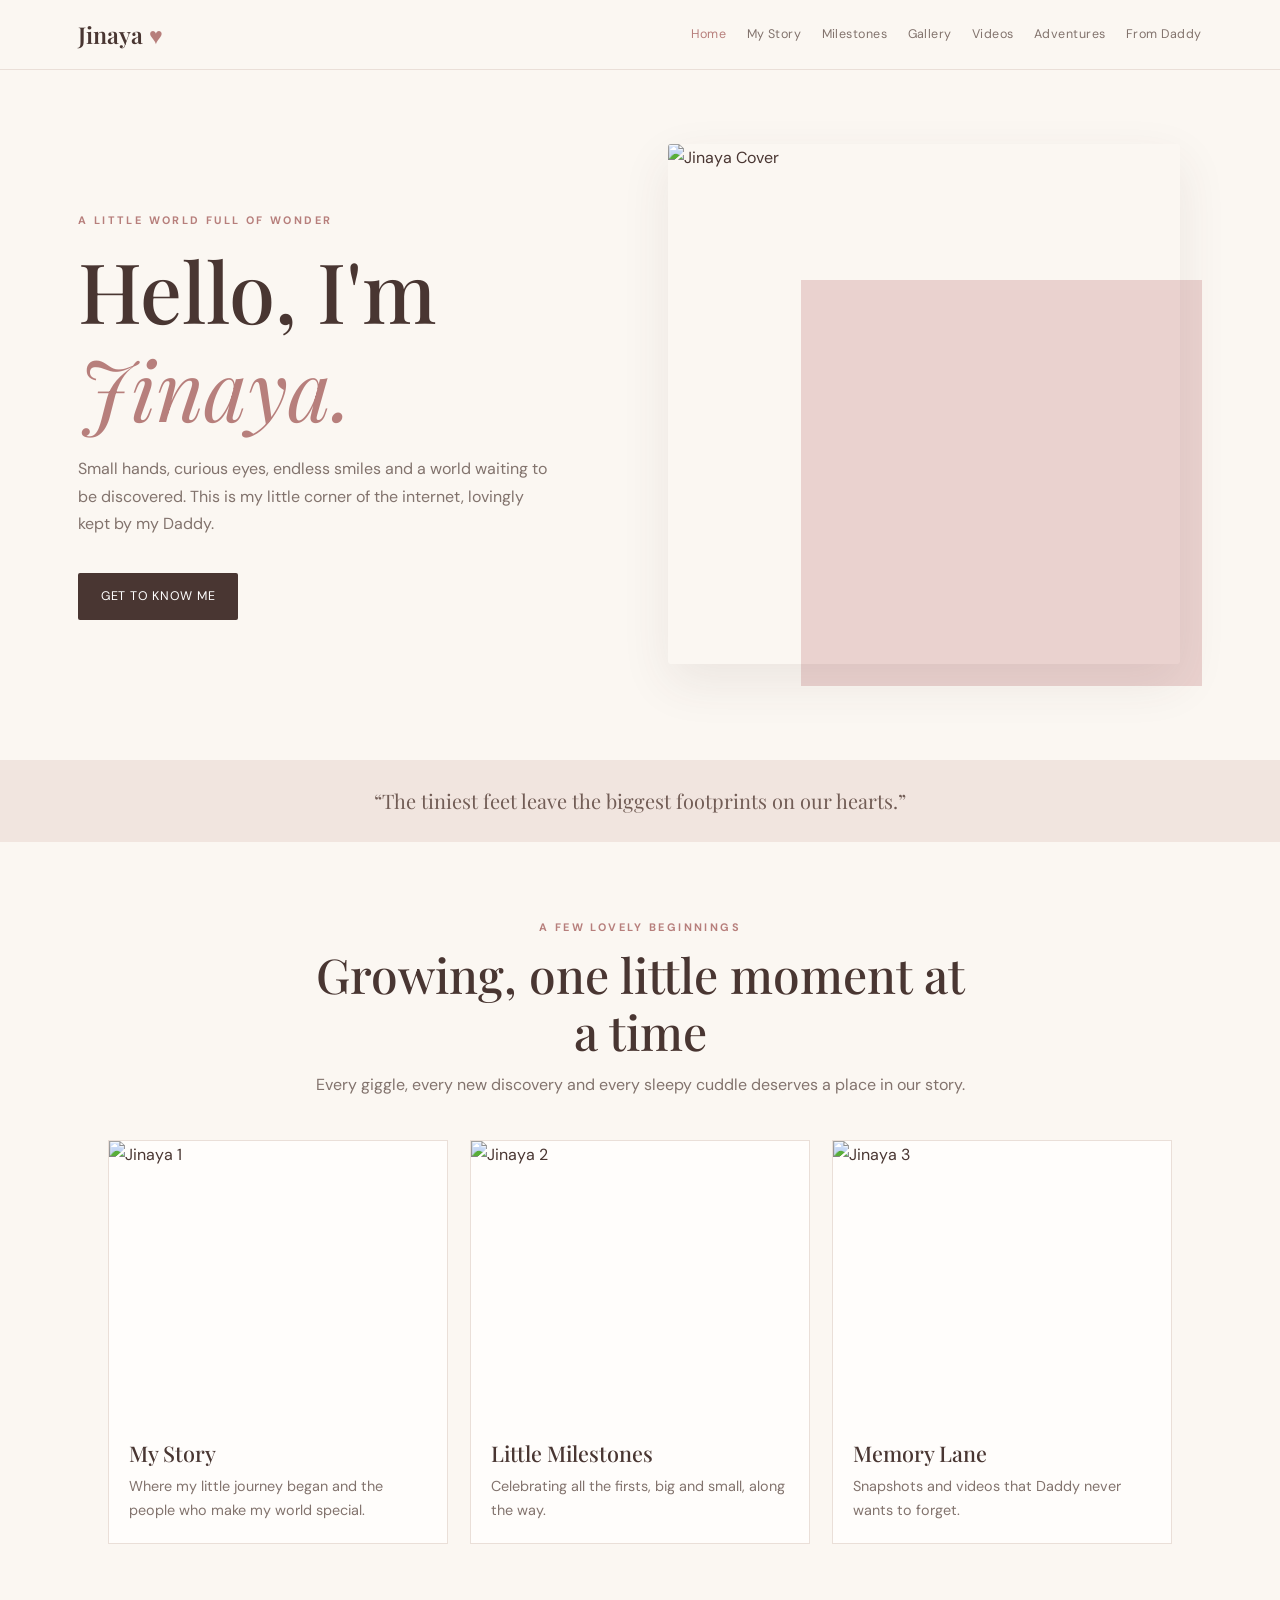
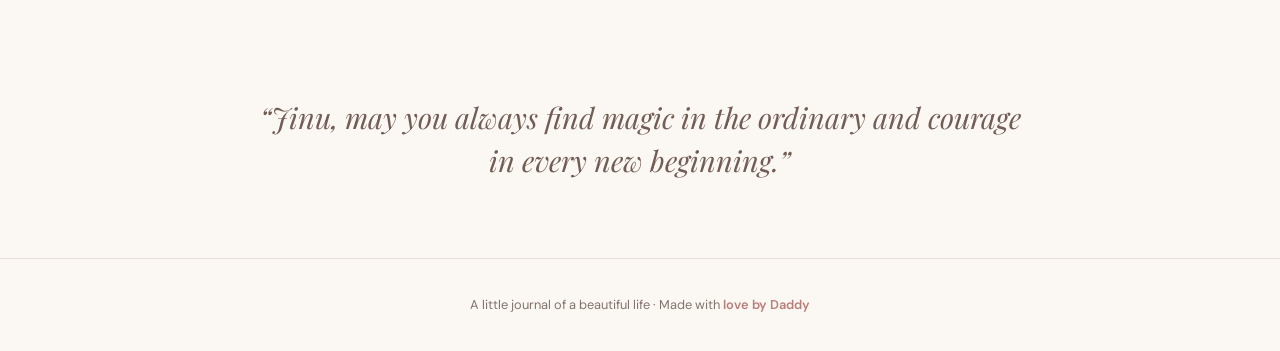
==== index.html @ 4f170513 "Add files via upload" ====
<!DOCTYPE html>
<html lang="en">
<head>
  <meta charset="UTF-8"><meta name="viewport" content="width=device-width, initial-scale=1.0">
  <meta name="description" content="A little digital journal of Jinaya Hajong's childhood.">
  <title>Jinaya's Little World</title><link rel="stylesheet" href="style.css">
</head>
<body>
<header class="site-header"><div class="nav-wrap">
<a class="brand" href="index.html">Jinaya <span>♥</span></a>
<nav class="nav-links" aria-label="Main navigation"><a class="active" href="index.html">Home</a><a class="" href="about.html">My Story</a><a class="" href="milestones.html">Milestones</a><a class="" href="gallery.html">Gallery</a><a class="" href="videos.html">Videos</a><a class="" href="adventures.html">Adventures</a><a class="" href="daddy.html">From Daddy</a></nav>
</div></header>
<main>
<section class="hero-home">
  <div class="hero-copy"><div class="eyebrow">A little world full of wonder</div>
    <h1>Hello, I'm<br><em>Jinaya.</em></h1>
    <p>Small hands, curious eyes, endless smiles and a world waiting to be discovered. This is my little corner of the internet, lovingly kept by my Daddy.</p>
    <a class="button" href="about.html">GET TO KNOW ME</a>
  </div>
  <div class="hero-photo"><img src="images/cover.jpg" alt="Jinaya Cover"></div>
</section>
<div class="note-strip">“The tiniest feet leave the biggest footprints on our hearts.”</div>
<section class="container">
  <div class="section-heading"><div class="eyebrow">A few lovely beginnings</div><h2>Growing, one little moment at a time</h2><p>Every giggle, every new discovery and every sleepy cuddle deserves a place in our story.</p></div>
  <div class="card-grid">
    <article class="memory-card"><img src="images/baby1.jpg" alt="Jinaya 1"><div class="card-copy"><h3>My Story</h3><p>Where my little journey began and the people who make my world special.</p></div></article>
    <article class="memory-card"><img src="images/baby2.jpg" alt="Jinaya 2"><div class="card-copy"><h3>Little Milestones</h3><p>Celebrating all the firsts, big and small, along the way.</p></div></article>
    <article class="memory-card"><img src="images/baby3.jpg" alt="Jinaya 3"><div class="card-copy"><h3>Memory Lane</h3><p>Snapshots and videos that Daddy never wants to forget.</p></div></article>
  </div>
</section>
<section class="container"><p class="quote">“Jinu, may you always find magic in the ordinary and courage in every new beginning.”</p></section>
</main>
<footer class="site-footer">A little journal of a beautiful life · Made with <strong>love by Daddy</strong></footer>
</body></html>
---- style.css ----
@import url('https://fonts.googleapis.com/css2?family=DM+Sans:wght@400;500;600;700&family=Playfair+Display:wght@400;500;600;700&display=swap');

:root {
  --cream: #fbf7f2;
  --paper: #fffdfb;
  --pink: #ead2cf;
  --rose: #b77f7c;
  --brown: #493632;
  --muted: #82736d;
  --line: #eadfd8;
  --shadow: 0 18px 50px rgba(73, 54, 50, .09);
}
* { box-sizing: border-box; }
html { scroll-behavior: smooth; }
body {
  margin: 0; background: var(--cream); color: var(--brown);
  font-family: 'DM Sans', sans-serif; line-height: 1.7;
}
a { color: inherit; text-decoration: none; }
img, video { display: block; max-width: 100%; }
img { width: 100%; object-fit: cover; }
.site-header {
  position: sticky; top: 0; z-index: 20; background: rgba(251,247,242,.94);
  backdrop-filter: blur(14px); border-bottom: 1px solid var(--line);
}
.nav-wrap {
  max-width: 1180px; margin: auto; padding: 15px 28px; display: flex;
  align-items: center; justify-content: space-between; gap: 22px;
}
.brand { font-family: 'Playfair Display', serif; font-size: 1.45rem; font-weight: 600; white-space: nowrap; }
.brand span { color: var(--rose); }
.nav-links { display: flex; flex-wrap: wrap; gap: 20px; align-items: center; }
.nav-links a { font-size: .78rem; color: var(--muted); letter-spacing: .04em; transition: color .2s; }
.nav-links a:hover, .nav-links a.active { color: var(--rose); }
.menu-toggle { display: none; }
.page-hero {
  min-height: 360px; display: grid; place-items: center; text-align: center;
  padding: 75px 24px; background: linear-gradient(135deg, #f3e4df, #fbf7f2 65%, #eadbd4);
}
.eyebrow { text-transform: uppercase; letter-spacing: .22em; color: var(--rose); font-size: .68rem; font-weight: 700; }
h1, h2, h3 { font-family: 'Playfair Display', serif; font-weight: 500; line-height: 1.18; }
.page-hero h1 { font-size: clamp(2.7rem, 6vw, 4.8rem); margin: 12px 0; }
.page-hero p { max-width: 620px; color: var(--muted); margin: 0 auto; }
.container { max-width: 1120px; margin: auto; padding: 76px 28px; }
.section-heading { text-align: center; max-width: 680px; margin: 0 auto 42px; }
.section-heading h2 { font-size: clamp(2rem, 4vw, 3rem); margin: 9px 0 12px; }
.section-heading p { color: var(--muted); margin: 0; }
.button {
  display: inline-block; background: var(--brown); color: white; padding: 13px 23px;
  border-radius: 2px; font-size: .78rem; letter-spacing: .06em; margin-top: 20px;
}
.button:hover { background: var(--rose); }
.hero-home {
  min-height: 690px; display: grid; grid-template-columns: 1fr 1fr; align-items: center;
  gap: 55px; max-width: 1180px; margin: auto; padding: 65px 28px;
}
.hero-copy h1 { font-size: clamp(3.3rem, 6.5vw, 6rem); margin: 12px 0 18px; }
.hero-copy h1 em { color: var(--rose); font-weight: 400; }
.hero-copy p { color: var(--muted); max-width: 470px; }
.hero-photo { position: relative; padding: 0 22px 22px 0; }
.hero-photo:after { content: ''; position: absolute; right: 0; bottom: 0; width: 75%; height: 75%; background: var(--pink); z-index: 0; }
.hero-photo img { position: relative; z-index: 1; height: 520px; border-radius: 3px; box-shadow: var(--shadow); }
.note-strip { background: #f1e5df; text-align: center; padding: 24px; color: #725d56; font-family: 'Playfair Display', serif; font-size: 1.25rem; }
.two-col { display: grid; grid-template-columns: 1fr 1fr; gap: 55px; align-items: center; }
.two-col img { height: 470px; border-radius: 3px; box-shadow: var(--shadow); }
.copy h2 { font-size: clamp(2rem, 4vw, 3rem); margin: 10px 0 18px; }
.copy p { color: var(--muted); }
.soft-card { background: var(--paper); padding: 30px; border: 1px solid var(--line); box-shadow: var(--shadow); }
.card-grid { display: grid; grid-template-columns: repeat(3, 1fr); gap: 22px; }
.memory-card { background: var(--paper); border: 1px solid var(--line); }
.memory-card img { height: 280px; }
.memory-card .card-copy { padding: 20px; }
.memory-card h3 { font-size: 1.35rem; margin: 0 0 7px; }
.memory-card p { color: var(--muted); font-size: .9rem; margin: 0; }
.timeline { max-width: 760px; margin: auto; border-left: 1px solid #d9b9b4; padding-left: 30px; }
.timeline-item { position: relative; padding: 0 0 32px; }
.timeline-item:before { content: ''; position: absolute; left: -36px; top: 8px; width: 11px; height: 11px; border-radius: 50%; background: var(--rose); border: 3px solid var(--cream); }
.timeline-item .date { color: var(--rose); font-size: .72rem; letter-spacing: .12em; text-transform: uppercase; font-weight: 700; }
.timeline-item h3 { font-size: 1.45rem; margin: 5px 0; }
.timeline-item p { color: var(--muted); margin: 0; }
.gallery-grid { display: grid; grid-template-columns: repeat(3, 1fr); gap: 16px; }
.gallery-grid img { height: 330px; transition: transform .3s; }
.gallery-grid img:hover { transform: translateY(-4px); }
.video-grid { display: grid; grid-template-columns: repeat(2, 1fr); gap: 25px; }
.video-card { background: var(--paper); padding: 12px; border: 1px solid var(--line); }
.video-card video { width: 100%; aspect-ratio: 16/9; background: #211b19; object-fit: cover; }
.video-card h3 { margin: 14px 8px 4px; font-size: 1.25rem; }
.video-card p { margin: 0 8px 8px; color: var(--muted); font-size: .88rem; }
.letter { max-width: 790px; margin: auto; padding: 48px; background: var(--paper); border: 1px solid var(--line); box-shadow: var(--shadow); }
.letter h2 { font-size: 2.3rem; margin-top: 0; }
.letter p { color: #6f605a; }
.signature { font-family: 'Playfair Display', serif; font-size: 1.5rem; color: var(--rose); margin-top: 28px; }
.quote { text-align: center; max-width: 780px; margin: auto; font: italic 1.8rem/1.5 'Playfair Display', serif; color: #725d56; }
.site-footer { text-align: center; padding: 35px 20px; border-top: 1px solid var(--line); color: var(--muted); font-size: .8rem; }
.site-footer strong { color: var(--rose); font-weight: 600; }
.small-note { color: var(--muted); font-size: .82rem; text-align: center; margin-top: 25px; }
@media (max-width: 850px) {
  .nav-wrap { align-items: flex-start; flex-direction: column; }
  .nav-links { gap: 13px 18px; }
  .hero-home { grid-template-columns: 1fr; padding-top: 45px; }
  .hero-photo img { height: 430px; }
  .two-col { grid-template-columns: 1fr; gap: 30px; }
  .two-col img { height: 390px; }
  .card-grid { grid-template-columns: repeat(2, 1fr); }
}
@media (max-width: 560px) {
  .nav-wrap { padding: 13px 18px; }
  .nav-links { gap: 9px 14px; }
  .nav-links a { font-size: .72rem; }
  .hero-home { min-height: auto; padding: 50px 20px; gap: 30px; }
  .hero-photo img { height: 350px; }
  .container { padding: 55px 20px; }
  .card-grid, .gallery-grid, .video-grid { grid-template-columns: 1fr; }
  .gallery-grid img { height: 360px; }
  .memory-card img { height: 320px; }
  .letter { padding: 28px 23px; }
  .page-hero { min-height: 300px; padding: 55px 20px; }
}
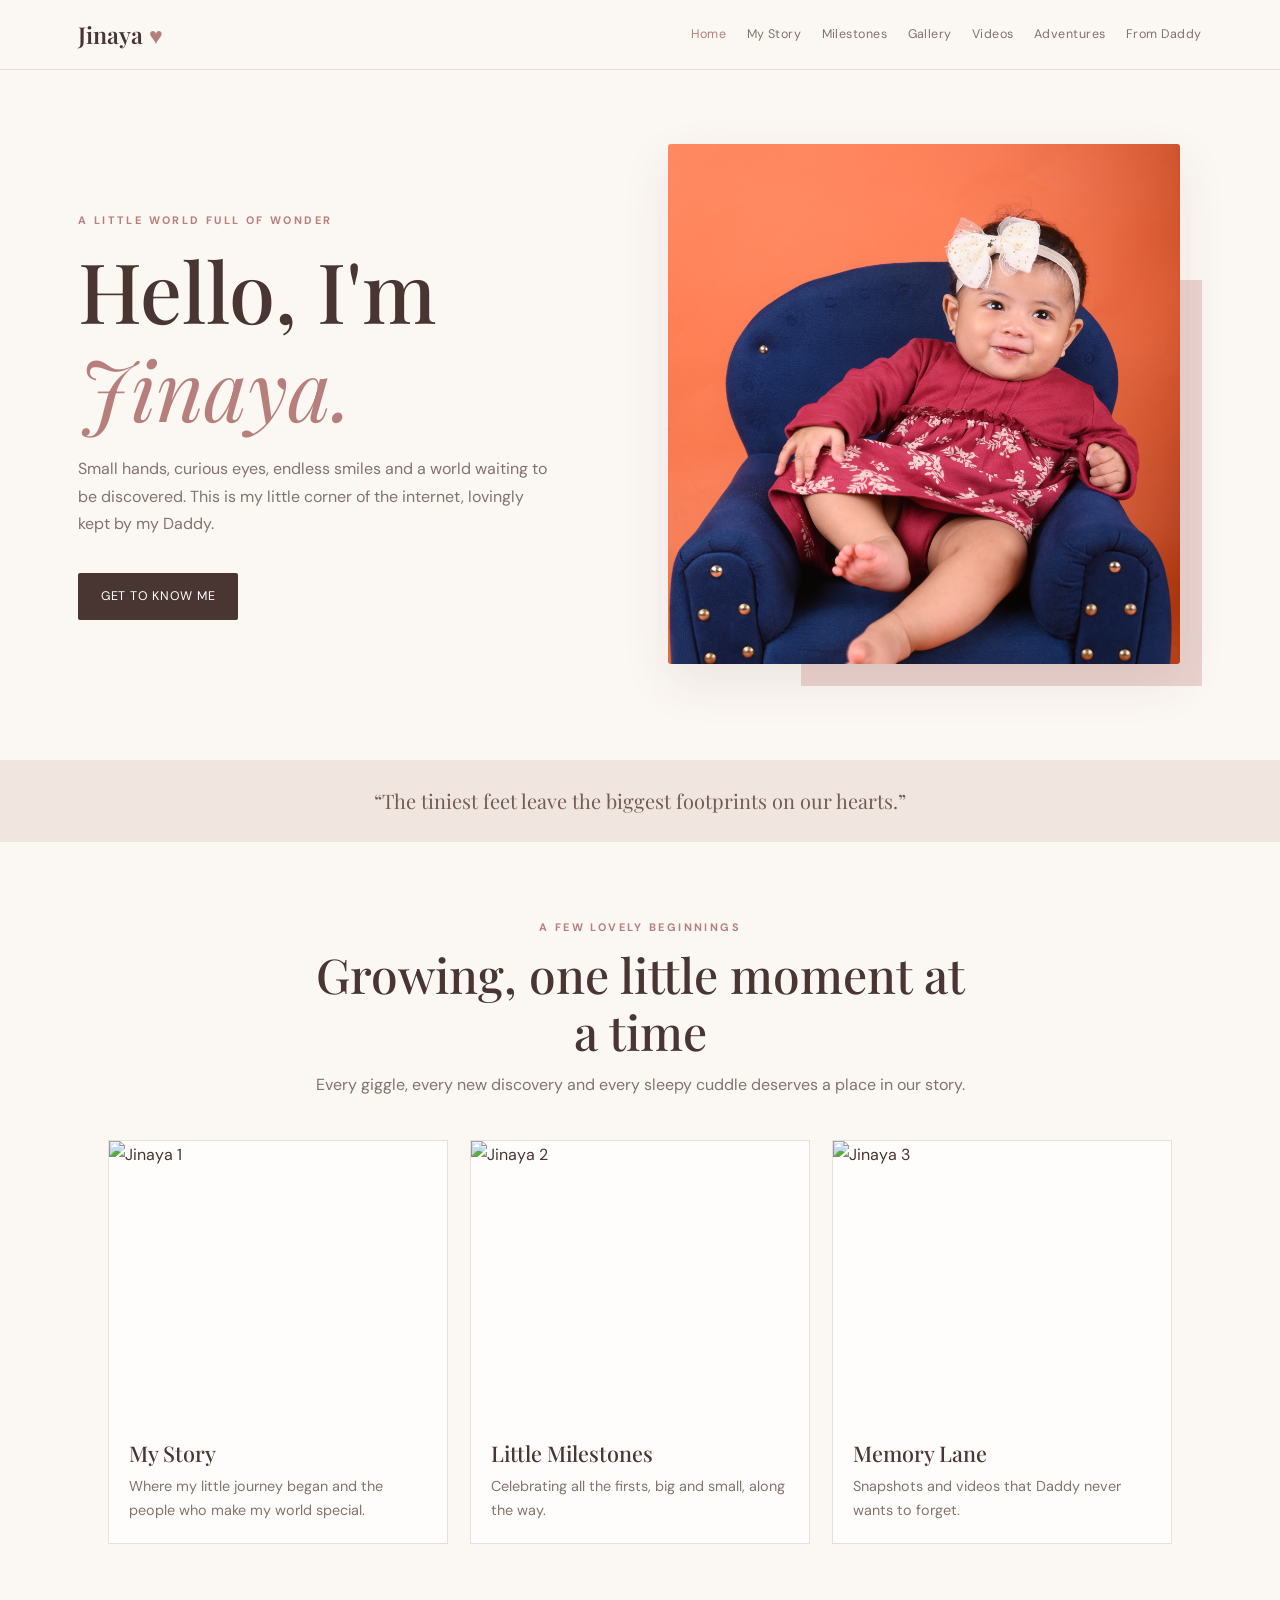
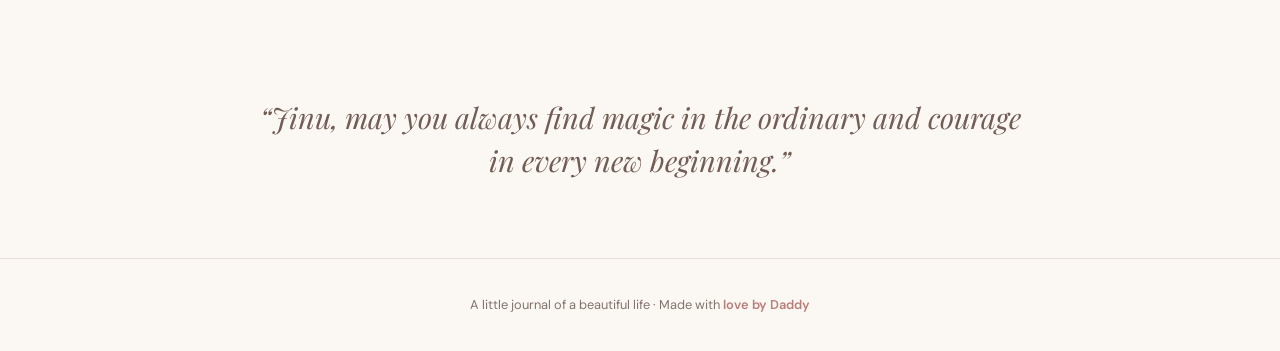
==== commit 8c7e2722: "Update image sources and memory card content" ====
--- a/index.html
+++ b/index.html
@@ -17,18 +17,18 @@
     <p>Small hands, curious eyes, endless smiles and a world waiting to be discovered. This is my little corner of the internet, lovingly kept by my Daddy.</p>
     <a class="button" href="about.html">GET TO KNOW ME</a>
   </div>
-  <div class="hero-photo"><img src="images/cover.jpg" alt="Jinaya Cover"></div>
+  <div class="hero-photo"><img src="1000148776.jpg" alt="Jinaya Cover"></div>
 </section>
 <div class="note-strip">“The tiniest feet leave the biggest footprints on our hearts.”</div>
 <section class="container">
   <div class="section-heading"><div class="eyebrow">A few lovely beginnings</div><h2>Growing, one little moment at a time</h2><p>Every giggle, every new discovery and every sleepy cuddle deserves a place in our story.</p></div>
   <div class="card-grid">
-    <article class="memory-card"><img src="images/baby1.jpg" alt="Jinaya 1"><div class="card-copy"><h3>My Story</h3><p>Where my little journey began and the people who make my world special.</p></div></article>
-    <article class="memory-card"><img src="images/baby2.jpg" alt="Jinaya 2"><div class="card-copy"><h3>Little Milestones</h3><p>Celebrating all the firsts, big and small, along the way.</p></div></article>
-    <article class="memory-card"><img src="images/baby3.jpg" alt="Jinaya 3"><div class="card-copy"><h3>Memory Lane</h3><p>Snapshots and videos that Daddy never wants to forget.</p></div></article>
+    <article class="memory-card"><img src="1000106139.jpg" alt="Jinaya 1"><div class="card-copy"><h3>My Story</h3><p>Where my little journey began and the people who make my world special.</p></div></article>
+    <article class="memory-card"><img src="1000106138.jpg" alt="Jinaya 2"><div class="card-copy"><h3>Little Milestones</h3><p>Celebrating all the firsts, big and small, along the way.</p></div></article>
+    <article class="memory-card"><img src="1000109473.jpg" alt="Jinaya 3"><div class="card-copy"><h3>Memory Lane</h3><p>Snapshots and videos that Daddy never wants to forget.</p></div></article>
   </div>
 </section>
 <section class="container"><p class="quote">“Jinu, may you always find magic in the ordinary and courage in every new beginning.”</p></section>
 </main>
 <footer class="site-footer">A little journal of a beautiful life · Made with <strong>love by Daddy</strong></footer>
-</body></html>+</body></html>
